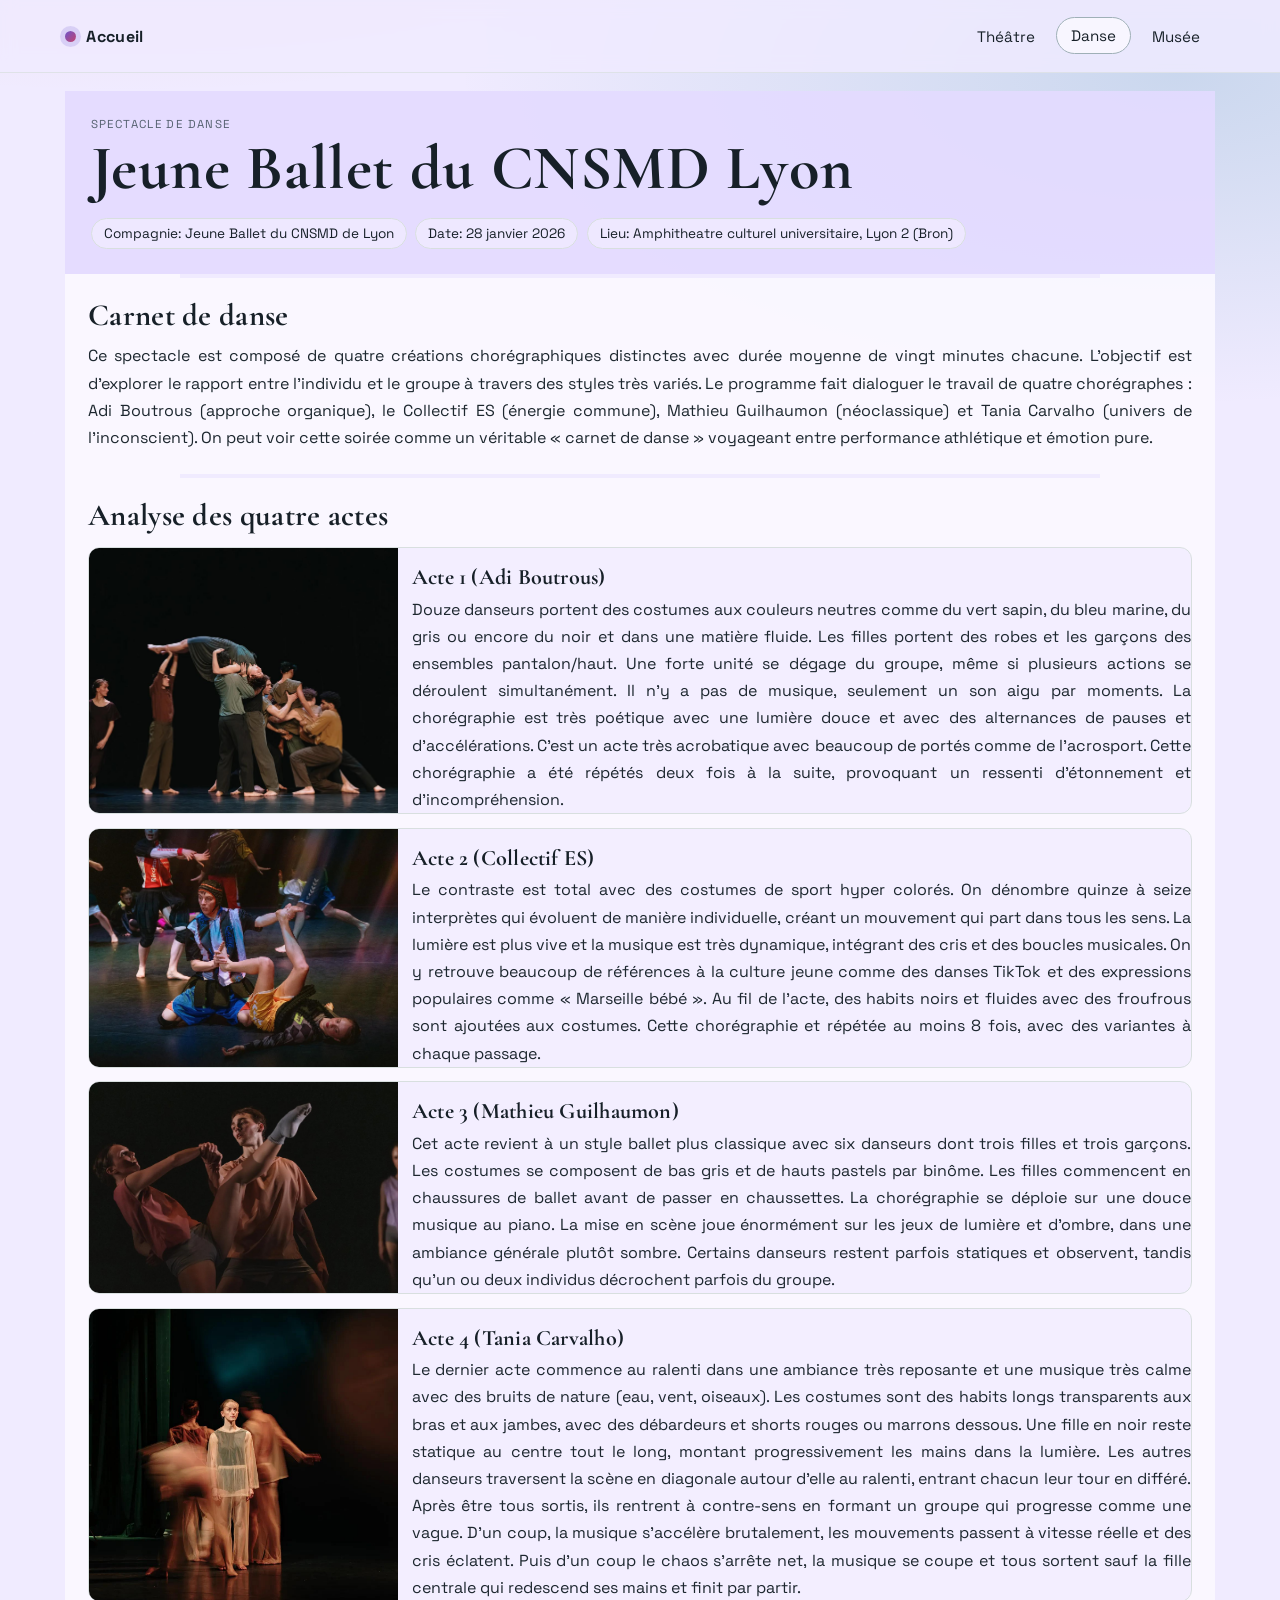
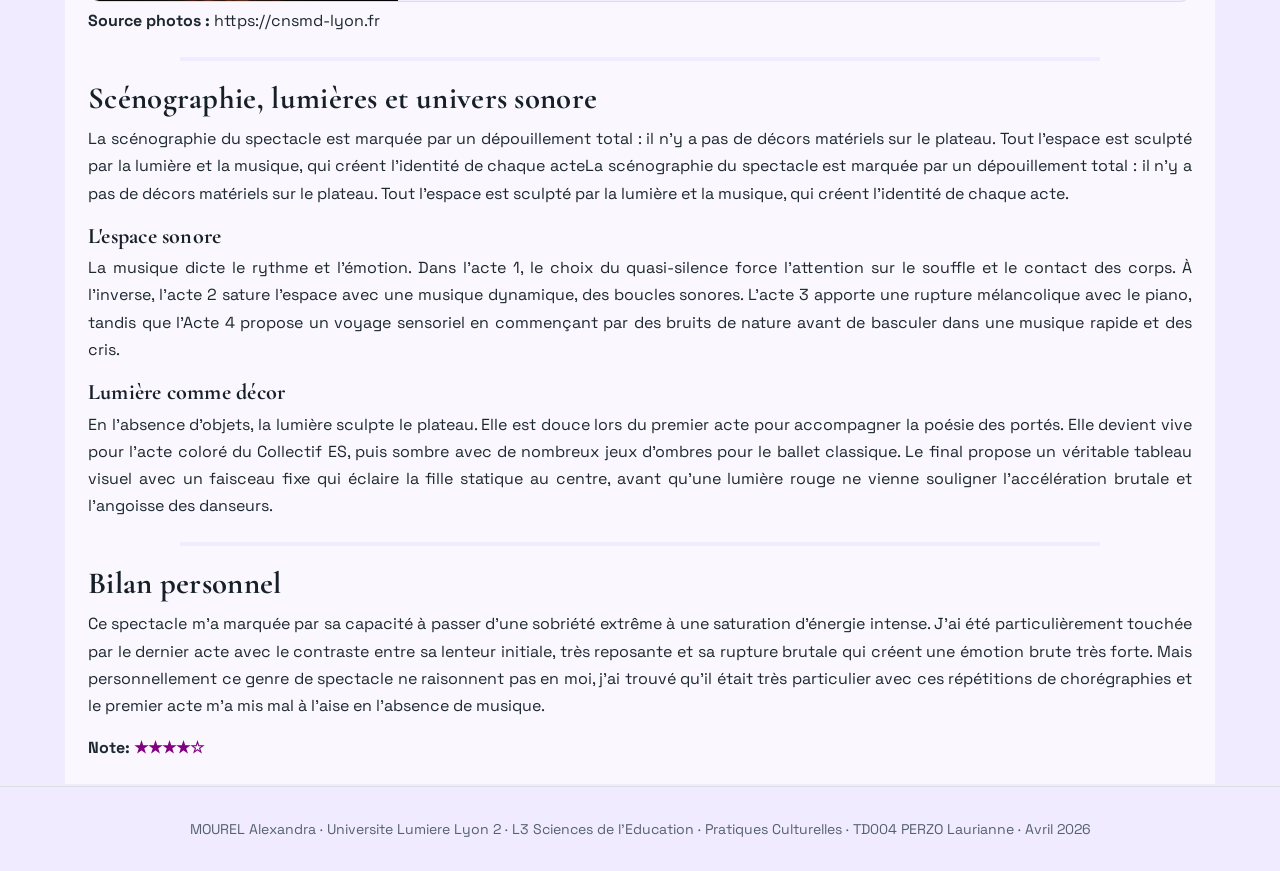
==== danse.html @ 971a9fe1 "Init site" ====
<!DOCTYPE html>
<html lang="fr">
  <head>
    <meta charset="UTF-8" />
    <meta name="viewport" content="width=device-width, initial-scale=1.0" />
    <title>Danse | Jeune Ballet</title>
    <link rel="preconnect" href="https://fonts.googleapis.com" />
    <link rel="preconnect" href="https://fonts.gstatic.com" crossorigin />
    <link
      href="https://fonts.googleapis.com/css2?family=Cormorant+Garamond:wght@500;700&family=Space+Grotesk:wght@400;500;700&display=swap"
      rel="stylesheet"
    />
    <link rel="stylesheet" href="style.css" />
    <script src="script.js" defer></script>
  </head>
  <body class="theme-detail theme-danse">
    <div class="page-glow" aria-hidden="true"></div>
    <div class="progress-bar" data-reading-progress aria-hidden="true"></div>

    <header class="site-header">
      <div class="container nav-wrap">
        <a class="brand" href="index.html" aria-label="Retour a l'accueil">
          <span class="brand-dot"></span>
          <span> Accueil</span>
        </a>

        <button class="menu-btn" type="button" data-menu-btn aria-expanded="false" aria-controls="main-nav">
          Menu
        </button>

        <nav id="main-nav" class="main-nav" aria-label="Navigation principale">
          <a href="theatre.html">Théâtre</a>
          <a class="active" href="danse.html">Danse</a>
          <a href="musee.html">Musée</a>
        </nav>
      </div>
    </header>

    <main class="container main-content">
      <article class="story">
        <header class="story-head reveal">
          <p class="kicker">Spectacle de danse</p>
          <h1>Jeune Ballet du CNSMD Lyon</h1>
          <ul class="meta-chips">
            <li>Compagnie: Jeune Ballet du CNSMD de Lyon</li>
            <li>Date: 28 janvier 2026</li>
            <li>Lieu: Amphitheatre culturel universitaire, Lyon 2 (Bron)</li>
          </ul>
        </header>

        <section class="story-panel reveal" id="carnet">
          <h2>Carnet de danse</h2>
          <p>
Ce spectacle est composé de quatre créations chorégraphiques distinctes avec durée moyenne de vingt minutes chacune. L’objectif est d’explorer le rapport entre l'individu et le groupe à travers des styles très variés. Le programme fait dialoguer le travail de quatre chorégraphes : Adi Boutrous (approche organique), le Collectif ES (énergie commune), Mathieu Guilhaumon (néoclassique) et Tania Carvalho (univers de l’inconscient). On peut voir cette soirée comme un véritable « carnet de danse » voyageant entre performance athlétique et émotion pure.
          </p>
        </section>

        <section class="story-panel reveal" id="actes">
          <h2>Analyse des quatre actes</h2>
          <div class="acts-grid">
            <article class="act-card">
              <img src="Images/danse_1.jpeg" alt="Acte 1 - Adi Boutrous" />
              <div>
                <h3>Acte 1 (Adi Boutrous)</h3>
                <p>
Douze danseurs portent des costumes aux couleurs neutres comme du vert sapin, du bleu marine, du gris ou encore du noir et dans une matière fluide. Les filles portent des robes et les garçons des ensembles pantalon/haut. Une forte unité se dégage du groupe, même si plusieurs actions se déroulent simultanément. Il n’y a pas de musique, seulement un son aigu par moments. La chorégraphie est très poétique avec une lumière douce et avec des alternances de pauses et d'accélérations. C'est un acte très acrobatique avec beaucoup de portés comme de l'acrosport. Cette chorégraphie a été répétés deux fois à la suite, provoquant un ressenti d'étonnement et d'incompréhension. 
                </p>
              </div>
            </article>

            <article class="act-card">
              <img src="Images/danse_2.jpeg" alt="Acte 2 - Collectif ES" />
              <div>
                <h3>Acte 2 (Collectif ES)</h3>
                <p>
Le contraste est total avec des costumes de sport hyper colorés. On dénombre quinze à seize interprètes qui évoluent de manière individuelle, créant un mouvement qui part dans tous les sens. La lumière est plus vive et la musique est très dynamique, intégrant des cris et des boucles musicales. On y retrouve beaucoup de références à la culture jeune comme des danses TikTok et des expressions populaires comme « Marseille bébé ». Au fil de l'acte, des habits noirs et fluides avec des froufrous sont ajoutées aux costumes. Cette chorégraphie et répétée au moins 8 fois, avec des variantes à chaque passage.
                </p>
              </div>
            </article>

            <article class="act-card">
              <img src="Images/danse_3.jpeg" alt="Acte 3 - Mathieu Guilhaumon" />
              <div>
                <h3>Acte 3 (Mathieu Guilhaumon)</h3>
                <p>
Cet acte revient à un style ballet plus classique avec six danseurs dont trois filles et trois garçons. Les costumes se composent de bas gris et de hauts pastels par binôme. Les filles commencent en chaussures de ballet avant de passer en chaussettes. La chorégraphie se déploie sur une douce musique au piano. La mise en scène joue énormément sur les jeux de lumière et d'ombre, dans une ambiance générale plutôt sombre. Certains danseurs restent parfois statiques et observent, tandis qu'un ou deux individus décrochent parfois du groupe.
                </p>
              </div>
            </article>

            <article class="act-card">
              <img src="Images/danse_4.jpeg" alt="Acte 4 - Tania Carvalho" />
              <div>
                <h3>Acte 4 (Tania Carvalho)</h3>
                <p>
Le dernier acte commence au ralenti dans une ambiance très reposante et une musique très calme avec des bruits de nature (eau, vent, oiseaux). Les costumes sont des habits longs transparents aux bras et aux jambes, avec des débardeurs et shorts rouges ou marrons dessous. Une fille en noir reste statique au centre tout le long, montant progressivement les mains dans la lumière. Les autres danseurs traversent la scène en diagonale autour d'elle au ralenti, entrant chacun leur tour en différé. Après être tous sortis, ils rentrent à contre-sens en formant un groupe qui progresse comme une vague. D’un coup, la musique s'accélère brutalement, les mouvements passent à vitesse réelle et des cris éclatent. Puis d’un coup le chaos s'arrête net, la musique se coupe et tous sortent sauf la fille centrale qui redescend ses mains et finit par partir.
                </p>
              </div>
            </article>
          </div>

          <p style="margin-top:5px;"> <span style="font-weight: bold; margin-top : 5px;">Source photos :</span> https://cnsmd-lyon.fr</p>
        </section>

        <section class="story-panel reveal" id="scenographie">
          <h2>Scénographie, lumières et univers sonore</h2>
          <p>
La scénographie du spectacle est marquée par un dépouillement total : il n’y a pas de décors matériels sur le plateau. Tout l'espace est sculpté par la lumière et la musique, qui créent l'identité de chaque acteLa scénographie du spectacle est marquée par un dépouillement total : il n’y a pas de décors matériels sur le plateau. Tout l'espace est sculpté par la lumière et la musique, qui créent l'identité de chaque acte.

          </p>
          <h3>L'espace sonore</h3>
          <p>
La musique dicte le rythme et l'émotion. Dans l'acte 1, le choix du quasi-silence force l'attention sur le souffle et le contact des corps. À l'inverse, l'acte 2 sature l'espace avec une musique dynamique, des boucles sonores. L'acte 3 apporte une rupture mélancolique avec le piano, tandis que l'Acte 4 propose un voyage sensoriel en commençant par des bruits de nature avant de basculer dans une musique rapide et des cris. 
          </p>
          <h3>Lumière comme décor</h3>
          <p>
En l'absence d'objets, la lumière sculpte le plateau. Elle est douce lors du premier acte pour accompagner la poésie des portés. Elle devient vive pour l'acte coloré du Collectif ES, puis sombre avec de nombreux jeux d'ombres pour le ballet classique. Le final propose un véritable tableau visuel avec un faisceau fixe qui éclaire la fille statique au centre, avant qu'une lumière rouge ne vienne souligner l'accélération brutale et l'angoisse des danseurs. 
          </p>
        </section>

        <section class="story-panel reveal" id="regard">
          <h2>Bilan personnel</h2>
          <p>
Ce spectacle m’a marquée par sa capacité à passer d'une sobriété extrême à une saturation d'énergie intense. J’ai été particulièrement touchée par le dernier acte avec le contraste entre sa lenteur initiale, très reposante et sa rupture brutale qui créent une émotion brute très forte. Mais personnellement ce genre de spectacle ne raisonnent pas en moi, j’ai trouvé qu’il était très particulier avec ces répétitions de chorégraphies et le premier acte m’a mis mal à l’aise en l’absence de musique. 
          </p>
          <p class="rating">Note: <span class="stars" aria-label="3 etoiles sur 5">★★★★☆</span></p>
        </section>
      </article>
    </main>

    <footer class="site-footer">
      <p>
        MOUREL Alexandra · Universite Lumiere Lyon 2 · L3 Sciences de l'Education · Pratiques Culturelles · TD004 PERZO
        Laurianne · Avril 2026
      </p>
    </footer>
  </body>
</html>
---- style.css ----
:root {
  --bg: #f4f5ef;
  --surface: #ffffff;
  --surface-soft: #fbfaf6;
  --ink: #172028;
  --muted: #556170;
  --line: #d8dfdf;
  --line-strong: #9fb0b7;
  --accent: #d16f34;
  --accent-2: #1f7ea0;
  --shadow: 0 24px 60px rgba(18, 34, 50, 0.13);
  --radius-xl: 26px;
  --radius-lg: 18px;
  --radius-md: 12px;
  --container: 1150px;
}

* {
  box-sizing: border-box;
}

html,
body {
  margin: 0;
  padding: 0;
}

body {
  min-height: 100vh;
  font-family: "Space Grotesk", sans-serif;
  color: var(--ink);
  background:
    radial-gradient(1200px 500px at 10% -10%, rgba(209, 111, 52, 0.18), transparent 68%),
    radial-gradient(1000px 460px at 92% 3%, rgba(31, 126, 160, 0.18), transparent 72%),
    var(--bg);
  position: relative;
}

.theme-theatre {
  --bg: #fef8df;
  --surface: #fffef7;
  --surface-head: #fff5cb;
  --surface-soft: #fffbea;
  --stars: rgb(222, 222, 46);
  --accent: #c86f19;
  --accent-2: #1f7ea0;
}

.theme-danse {
  --bg: #f0ebff;
  --surface: #fbf9ff;
  --surface-head: #e4dbff;
  --surface-soft: #f0ebff;
  --stars: purple;
  --accent: #6e55cd;
  --accent-2: #c1446d;
}

.theme-musee {
  --bg: #b6dcff;
  --surface: #f9f9ff;
  --surface-head: #8cc7fe;
  --surface-soft: #b6dcff;
  --stars: #b6dcff;
  --accent: #69b6ff;
  --accent-2: #8de7d9;
}

.page-glow {
  pointer-events: none;
  position: fixed;
  inset: 0;
  z-index: -1;
  background-image:
    radial-gradient(circle at 18% 28%, rgba(255, 255, 255, 0.15) 1px, transparent 2px),
    radial-gradient(circle at 68% 66%, rgba(255, 255, 255, 0.1) 1px, transparent 2px);
  background-size: 190px 190px, 240px 240px;
  opacity: 0.35;
}

.container {
  width: min(var(--container), calc(100% - 2.4rem));
  margin: 0 auto;
}

.site-header {
  position: sticky;
  top: 0;
  z-index: 40;
  backdrop-filter: blur(8px);
  background: color-mix(in srgb, var(--bg) 83%, transparent);
  border-bottom: 1px solid color-mix(in srgb, var(--line) 70%, transparent);
}

.nav-wrap {
  min-height: 72px;
  display: flex;
  align-items: center;
  justify-content: space-between;
  gap: 1.2rem;
}

.brand {
  display: inline-flex;
  align-items: center;
  gap: 0.65rem;
  color: inherit;
  text-decoration: none;
  font-weight: 700;
  letter-spacing: 0.02em;
}

.brand-dot {
  width: 11px;
  height: 11px;
  border-radius: 999px;
  background: linear-gradient(135deg, var(--accent), var(--accent-2));
  box-shadow: 0 0 0 5px color-mix(in srgb, var(--accent) 18%, transparent);
}

.main-nav {
  display: flex;
  align-items: center;
  gap: 0.45rem;
}

.main-nav a {
  text-decoration: none;
  color: inherit;
  font-size: 0.95rem;
  padding: 0.5rem 0.85rem;
  border-radius: 999px;
  border: 1px solid transparent;
  transition: transform 170ms ease, border-color 170ms ease, background 170ms ease;
}

.main-nav a:hover,
.main-nav a:focus-visible,
.main-nav a.active {
  border-color: var(--line-strong);
  background: color-mix(in srgb, var(--surface) 80%, transparent);
  transform: translateY(-1px);
}

.menu-btn {
  display: none;
  border: 1px solid var(--line-strong);
  background: color-mix(in srgb, var(--surface) 90%, transparent);
  color: inherit;
  border-radius: 999px;
  padding: 0.45rem 0.9rem;
  font: inherit;
  font-size: 0.92rem;
  cursor: pointer;
}

.main-content {
  padding-block: 0 ;
}

.home-hero,
.story-panel,
.work-card,
.timeline article {
  background: color-mix(in srgb, var(--surface) 90%, transparent);
  /*border: 1px solid color-mix(in srgb, var(--line) 90%, transparent);*/
 /*TODO HERE : mettre l'ombre à gauche et droite mais pas en haut et en bas.*/
  /* box-shadow: var(--shadow);*/
}

.story-head {
  background: color-mix(in srgb, var(--surface-head) 90%, transparent);
}

.home-hero {
  padding: clamp(1.4rem, 2.4vw, 2.6rem);
  border-radius: var(--radius-xl);
}

.kicker {
  margin: 0;
  letter-spacing: 0.12em;
  text-transform: uppercase;
  font-size: 0.72rem;
  color: var(--muted);
}

h1,
h2,
h3 {
  font-family: "Cormorant Garamond", serif;
  letter-spacing: 0.01em;
}

h1 {
  margin: 0.35rem 0 0.9rem;
  line-height: 1.05;
  font-size: clamp(2rem, 5vw, 3.9rem);
}

.lead {
  margin: 0;
  line-height: 1.7;
  max-width: 72ch;
  color: color-mix(in srgb, var(--ink) 90%, var(--muted));
}

.hero-tags {
  margin-top: 1.2rem;
  display: flex;
  flex-wrap: wrap;
  gap: 0.65rem;
}

.hero-tags span,
.meta-chips li {
  list-style: none;
  display: inline-flex;
  align-items: center;
  border-radius: 999px;
  padding: 0.38rem 0.75rem;
  border: 1px solid var(--line);
  background: color-mix(in srgb, var(--surface-soft) 82%, transparent);
  font-size: 0.85rem;
}

.timeline {
  margin-top: 1.2rem;
  display: grid;
  grid-template-columns: repeat(3, minmax(0, 1fr));
  gap: 0.9rem;
}

.timeline article {
  border-radius: var(--radius-lg);
  padding: 1rem 1rem 0.95rem;
}

.timeline h2 {
  margin: 0;
  font-size: 1.25rem;
}

.timeline p {
  margin: 0.32rem 0 0;
  color: var(--muted);
  font-size: 0.94rem;
}

.section-title {
  margin: 2rem 0 0.95rem;
  font-size: clamp(1.5rem, 2.2vw, 2rem);
}

.works-grid {
  display: grid;
  gap: 1rem;
  grid-template-columns: repeat(3, minmax(0, 1fr));
}

.works-grid .section-title {
  grid-column: 1 / -1;
}

.work-card {
  border-radius: var(--radius-lg);
  overflow: hidden;
  text-decoration: none;
  color: inherit;
  transform: translateY(0);
  transition: transform 220ms ease, border-color 220ms ease;
  margin-bottom: 22px;
}

.work-card:hover,
.work-card:focus-visible {
  transform: translateY(-4px);
  border-color: var(--line-strong);
}

.work-media {
  height: 220px;
  overflow: hidden;
}

.work-media img {
  width: 100%;
  height: 100%;
  object-fit: cover;
  display: block;
}

.work-copy {
  padding: 1rem;
}

.work-type {
  margin: 0;
  text-transform: uppercase;
  letter-spacing: 0.1em;
  font-size: 0.7rem;
  color: var(--muted);
}

.work-copy h3 {
  margin: 0.32rem 0;
  font-size: 1.8rem;
}

.work-copy p {
  margin: 0;
  color: var(--muted);
  line-height: 1.55;
}

.story {
  display: grid;
  /*gap: 1rem;*/
}

.story-head {
  padding: clamp(1.2rem, 2vw, 1.9rem);
  /*border-radius: var(--radius-xl);*/
}

.meta-chips {
  display: flex;
  flex-wrap: wrap;
  gap: 0.55rem;
  margin: 1rem 0 0;
  padding: 0;
}

.story-panel {
  /*border-radius: var(--radius-lg);*/
  padding: clamp(1rem, 1.8vw, 1.5rem);
}

.story-panel::before {
    content: "";
    position: absolute;
    top: 0;
    left:10%;
    width:80%;
    height : 4px;
    background-color:var(--bg);
}

.story-panel h2 {
  margin: 0 0 0.5rem;
  font-size: clamp(1.65rem, 2.4vw, 2.1rem);
}

.story-panel h3 {
  margin: 1rem 0 0.35rem;
  font-size: 1.38rem;
}

.story-panel p {
  margin: 0;
  color: color-mix(in srgb, var(--ink) 90%, var(--muted));
  line-height: 1.7;
  text-align : justify;
}

.story-panel p + p {
  margin-top: 0.9rem;
}

.acts-grid {
  margin-top: 0.8rem;
  display: grid;
  gap: 0.85rem;
}

.act-card {
  display: grid;
  grid-template-columns: minmax(180px, 28%) 1fr;
  gap: 0.9rem;
  border: 1px solid var(--line);
  border-radius: var(--radius-md);
  background: color-mix(in srgb, var(--surface-soft) 75%, transparent);
  /*padding: 0.65rem;*/
}

.act-card img {
  width: 100%;
  height: 100%;
  min-height: 170px;
  border-radius: 10px 0 0 10px;
  object-fit: cover;
}

.rating {
  margin-top: 1rem;
  font-weight: 700;
}

.site-footer {
  margin-top: 20px;
  border-top: 1px solid color-mix(in srgb, var(--line) 95%, transparent);
  padding: 1.2rem;
  text-align: center;
  color: var(--muted);
  font-size: 0.88rem;
}

.progress-bar {
  position: fixed;
  top: 0;
  left: 0;
  width: var(--progress, 0%);
  height: 3px;
  z-index: 50;
  background: linear-gradient(90deg, var(--accent), var(--accent-2));
}

.reveal {
  opacity: 0;
  transform: translateY(18px);

}

.reveal.is-visible {
  opacity: 1;

}


@media (max-width: 1050px) {
  .works-grid {
    grid-template-columns: repeat(2, minmax(0, 1fr));
  }

  .timeline {
    grid-template-columns: repeat(2, minmax(0, 1fr));
  }
}

@media (max-width: 760px) {
  .container {
    width: min(var(--container), calc(100% - 1.2rem));
  }

  .menu-btn {
    display: inline-flex;
  }

  .main-nav {
    position: absolute;
    top: calc(100% + 0.35rem);
    right: 0.6rem;
    left: 0.6rem;
    border-radius: 14px;
    border: 1px solid var(--line);
    background: color-mix(in srgb, var(--surface) 94%, transparent);
    box-shadow: var(--shadow);
    padding: 0.55rem;
    display: none;
    flex-direction: column;
    align-items: stretch;
  }

  .main-nav a {
    text-align: center;
  }

  .main-nav.is-open {
    display: flex;
  }

  .timeline,
  .works-grid {
    grid-template-columns: 1fr;
  }

  .act-card {
    grid-template-columns: 1fr;
  }

  .act-card img {
    min-height: 210px;
  }
}

@media (prefers-reduced-motion: reduce) {
  .reveal,
  .work-card,
  .main-nav a {
    transition: none;
  }
}

.stars {
  color : var(--stars);
}
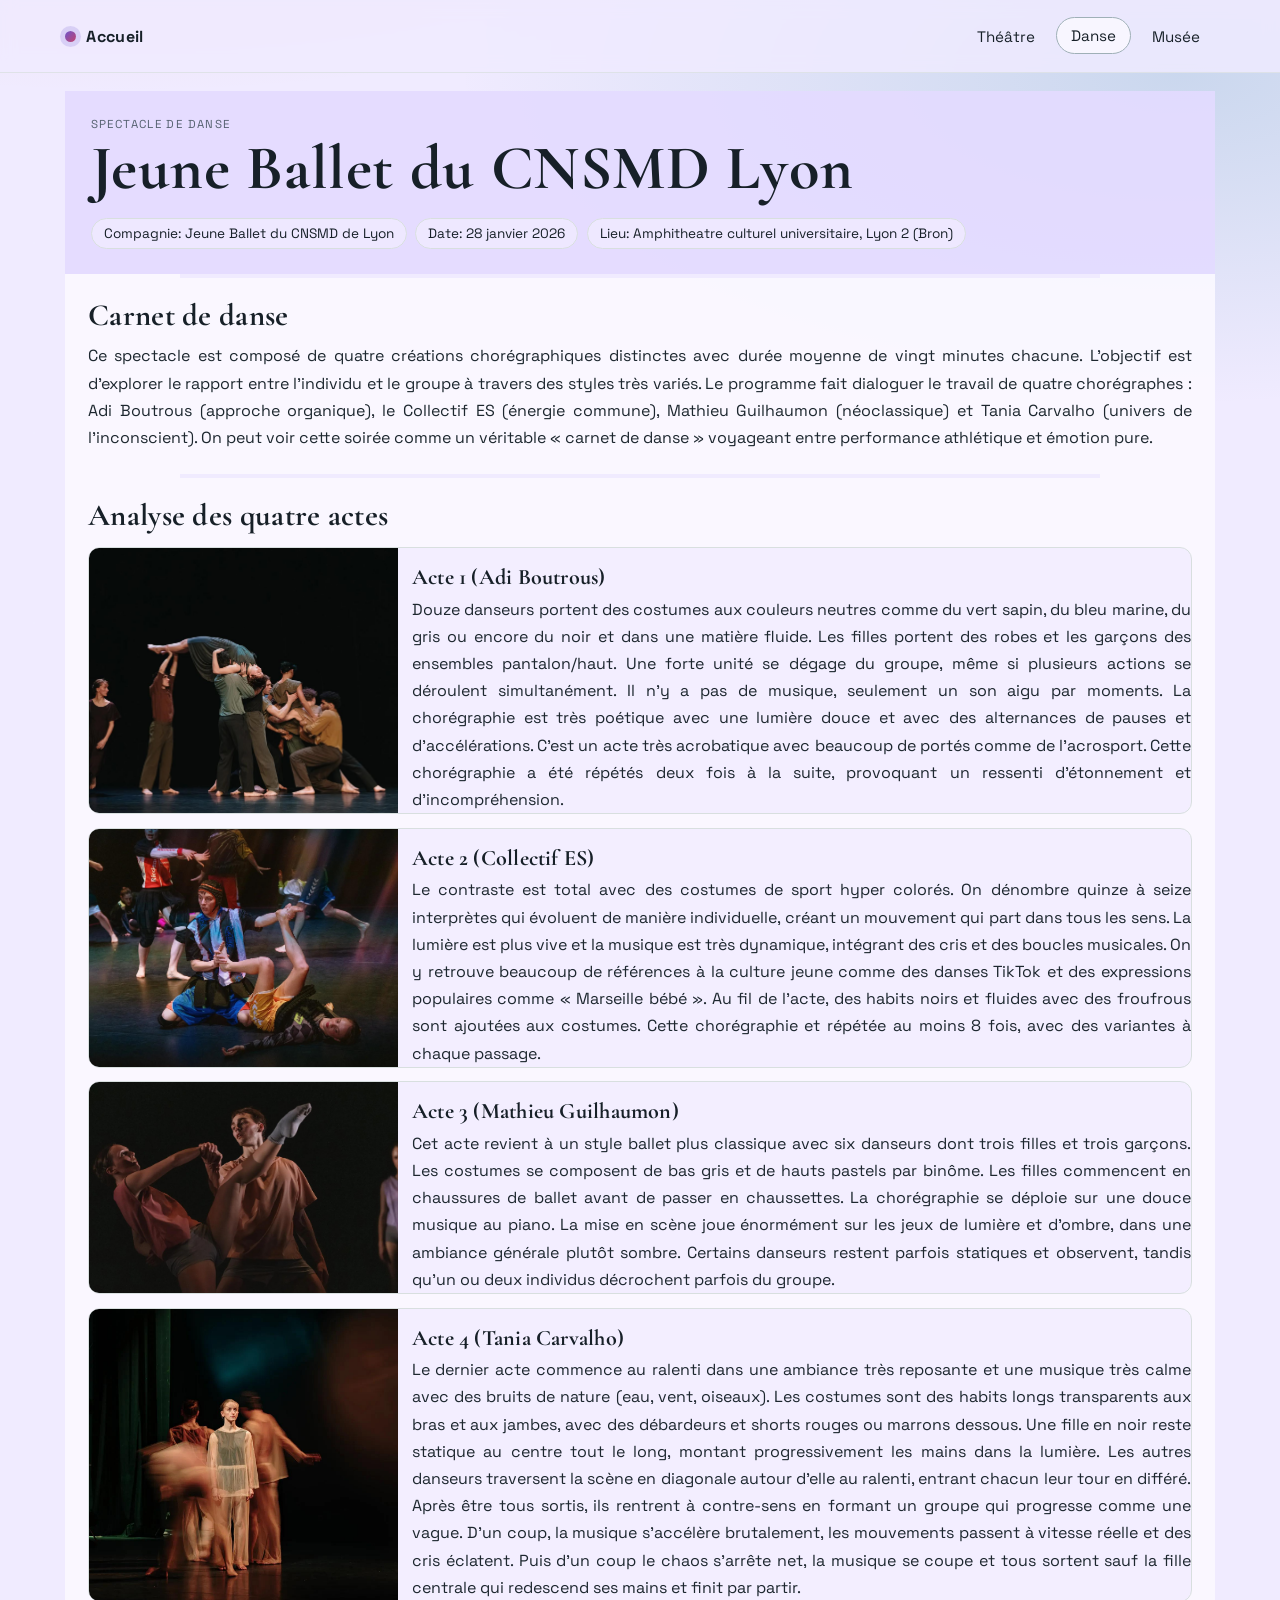
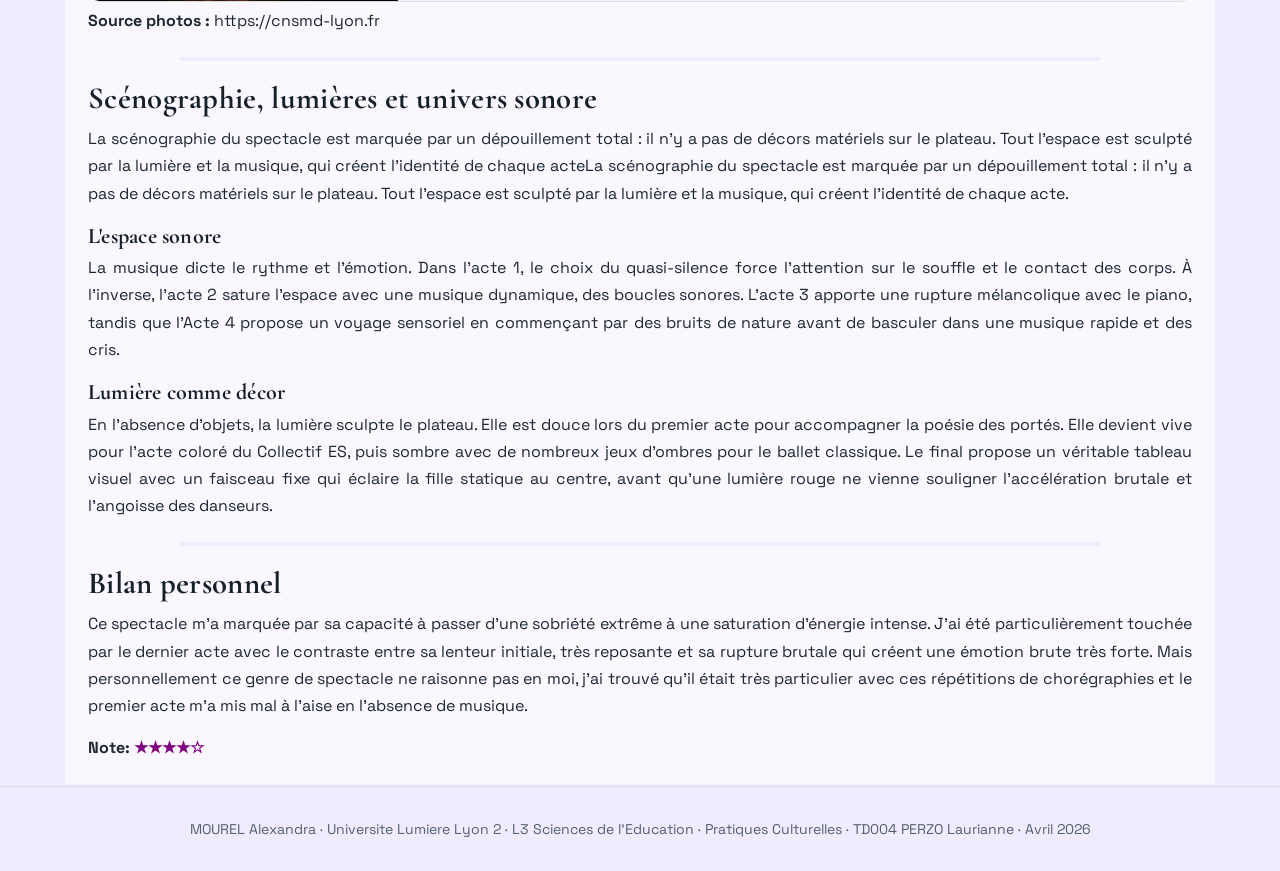
==== commit fc37935a: "update faute" ====
--- a/danse.html
+++ b/danse.html
@@ -121,7 +121,7 @@
         <section class="story-panel reveal" id="regard">
           <h2>Bilan personnel</h2>
           <p>
-Ce spectacle m’a marquée par sa capacité à passer d'une sobriété extrême à une saturation d'énergie intense. J’ai été particulièrement touchée par le dernier acte avec le contraste entre sa lenteur initiale, très reposante et sa rupture brutale qui créent une émotion brute très forte. Mais personnellement ce genre de spectacle ne raisonnent pas en moi, j’ai trouvé qu’il était très particulier avec ces répétitions de chorégraphies et le premier acte m’a mis mal à l’aise en l’absence de musique. 
+Ce spectacle m’a marquée par sa capacité à passer d'une sobriété extrême à une saturation d'énergie intense. J’ai été particulièrement touchée par le dernier acte avec le contraste entre sa lenteur initiale, très reposante et sa rupture brutale qui créent une émotion brute très forte. Mais personnellement ce genre de spectacle ne raisonne pas en moi, j’ai trouvé qu’il était très particulier avec ces répétitions de chorégraphies et le premier acte m’a mis mal à l’aise en l’absence de musique. 
           </p>
           <p class="rating">Note: <span class="stars" aria-label="3 etoiles sur 5">★★★★☆</span></p>
         </section>
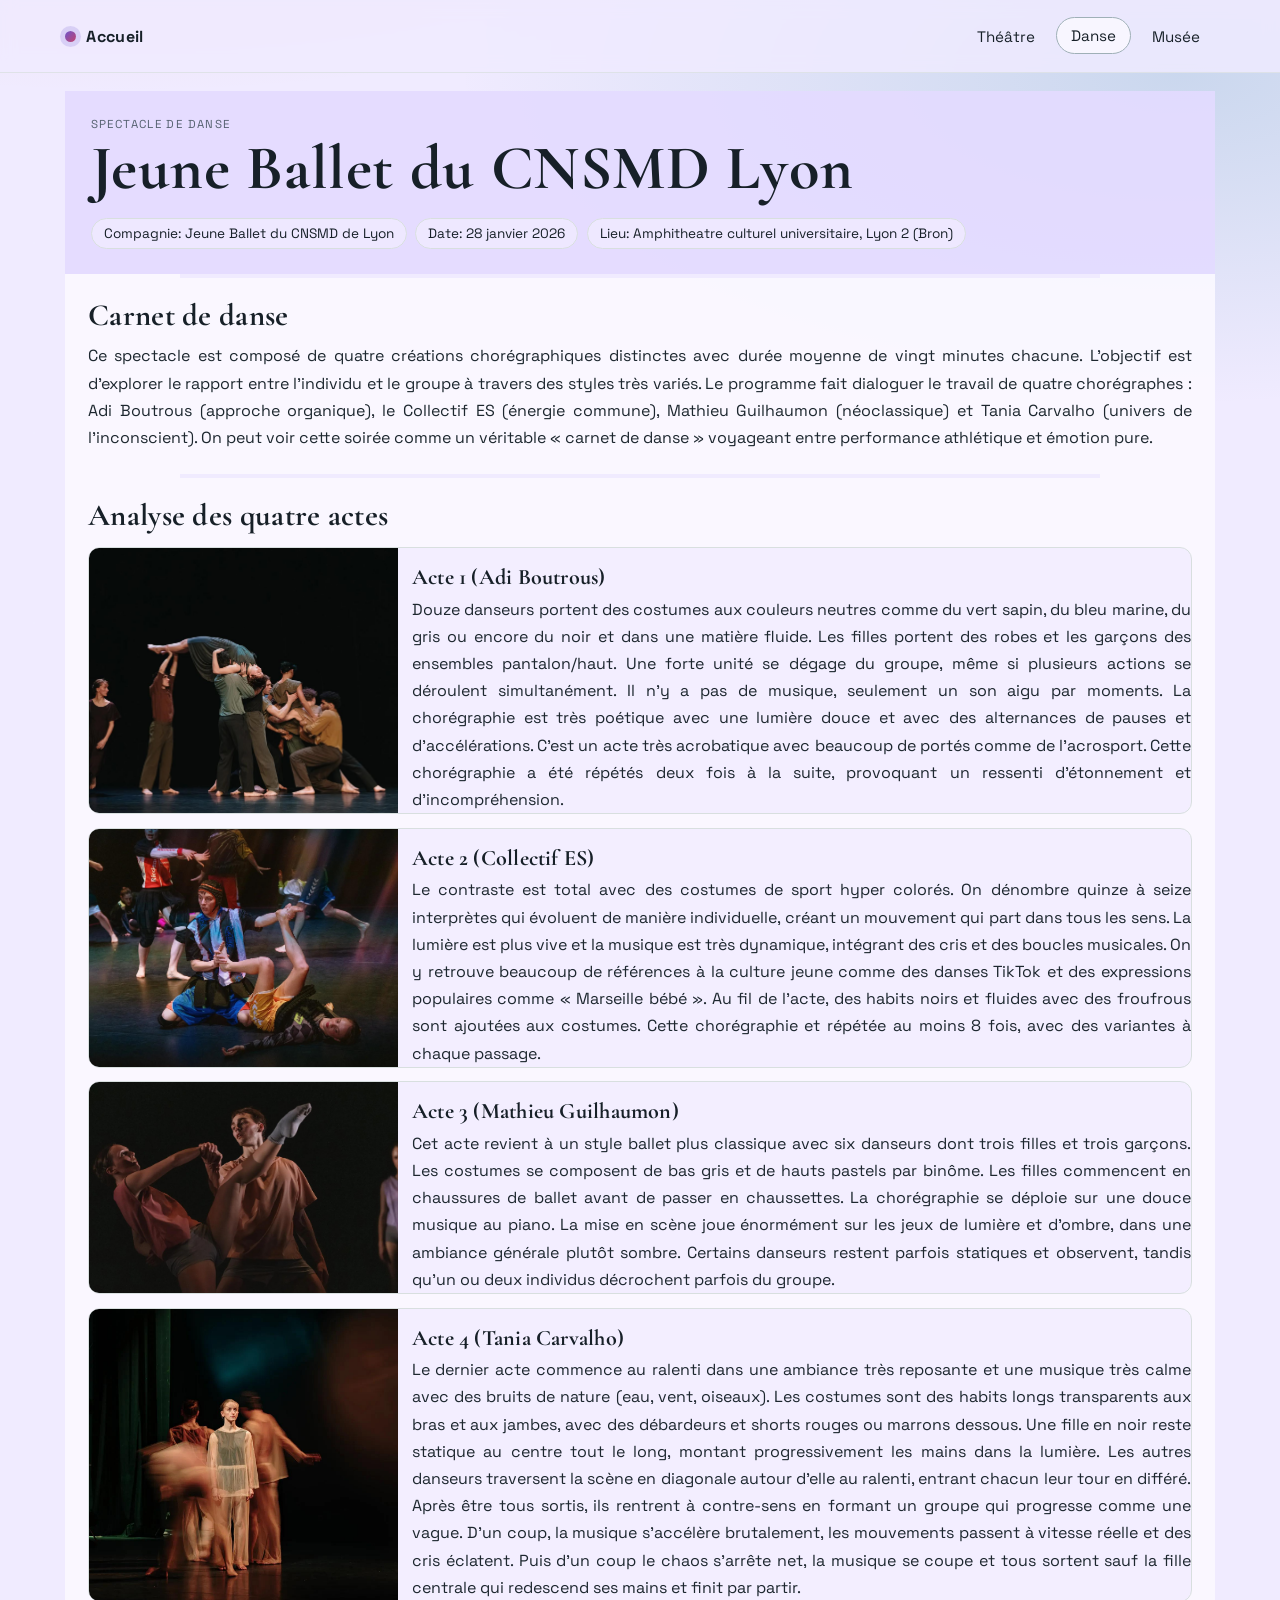
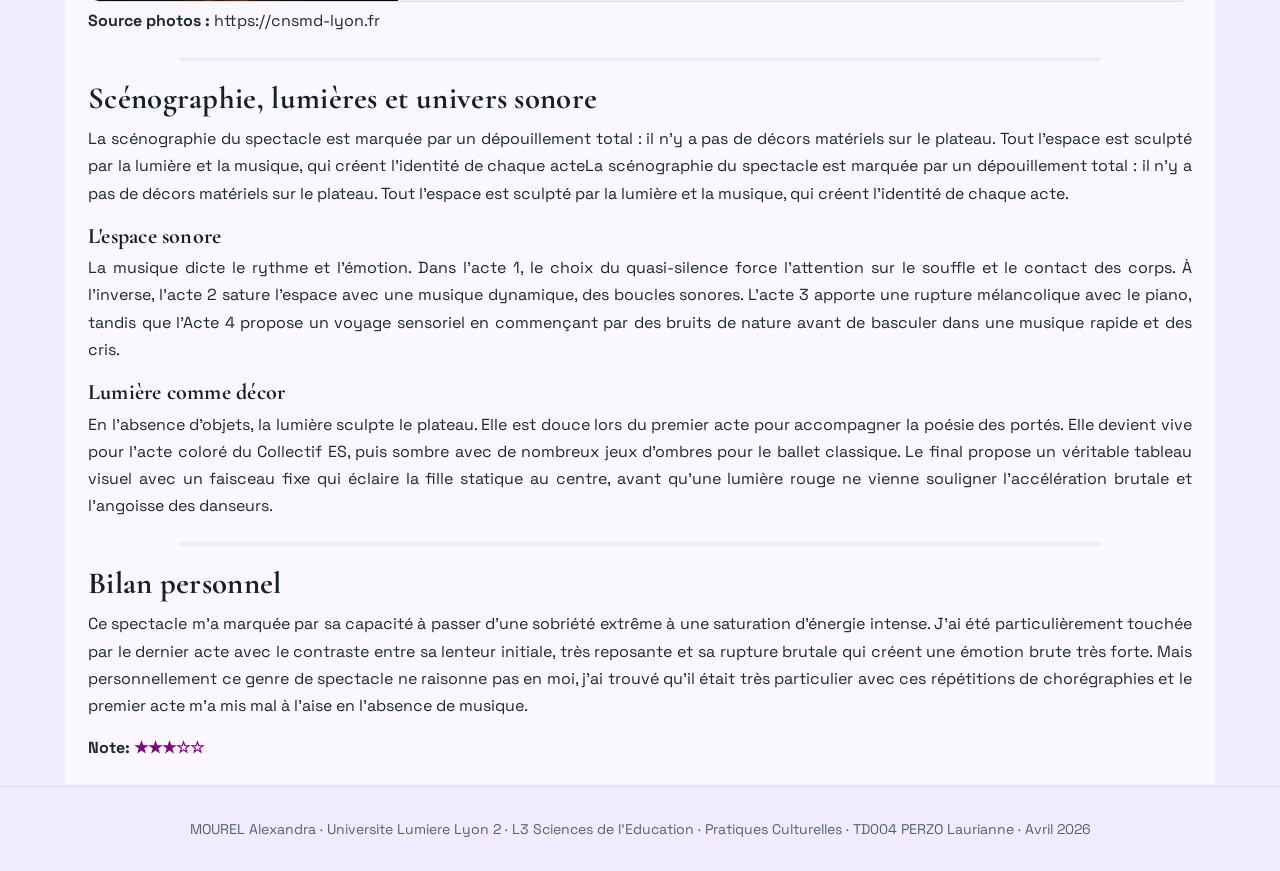
==== commit d455044c: "update stars" ====
--- a/danse.html
+++ b/danse.html
@@ -123,7 +123,7 @@
           <p>
 Ce spectacle m’a marquée par sa capacité à passer d'une sobriété extrême à une saturation d'énergie intense. J’ai été particulièrement touchée par le dernier acte avec le contraste entre sa lenteur initiale, très reposante et sa rupture brutale qui créent une émotion brute très forte. Mais personnellement ce genre de spectacle ne raisonne pas en moi, j’ai trouvé qu’il était très particulier avec ces répétitions de chorégraphies et le premier acte m’a mis mal à l’aise en l’absence de musique. 
           </p>
-          <p class="rating">Note: <span class="stars" aria-label="3 etoiles sur 5">★★★★☆</span></p>
+          <p class="rating">Note: <span class="stars" aria-label="3 etoiles sur 5">★★★☆☆</span></p>
         </section>
       </article>
     </main>
